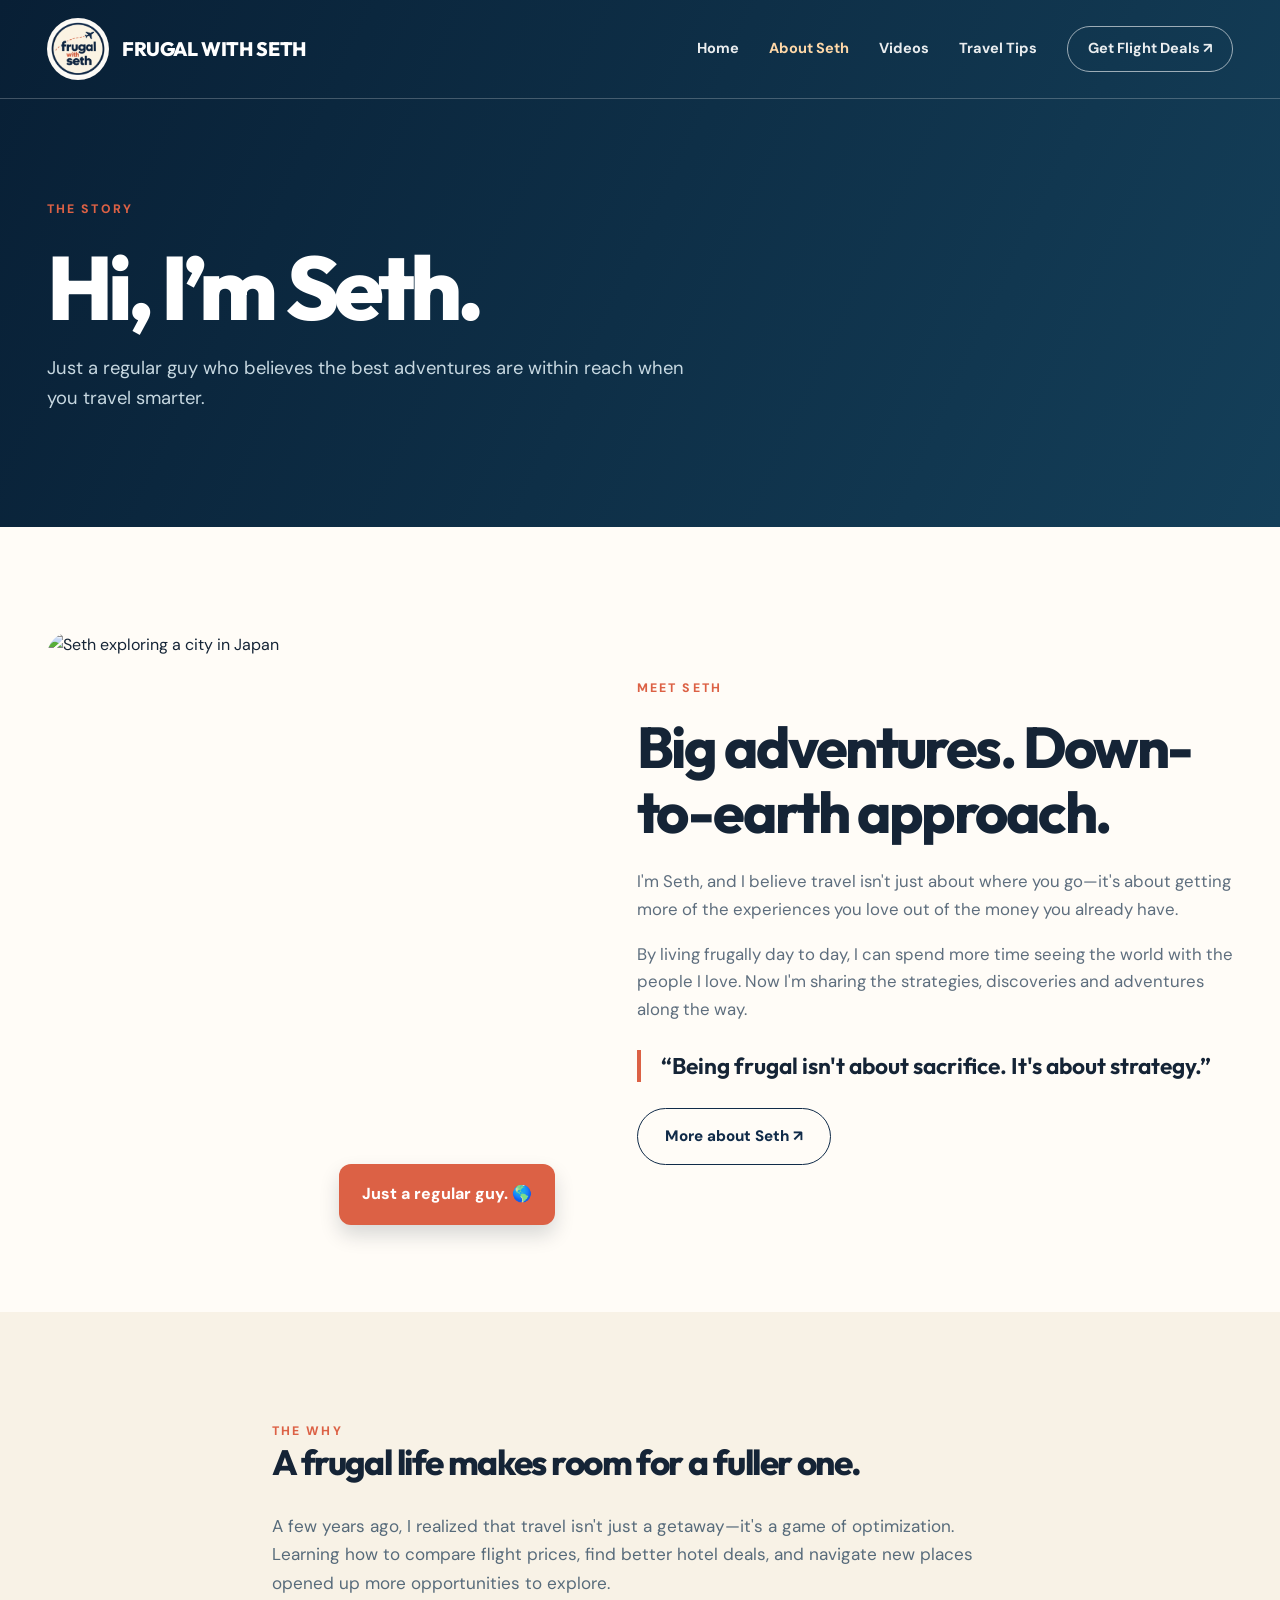
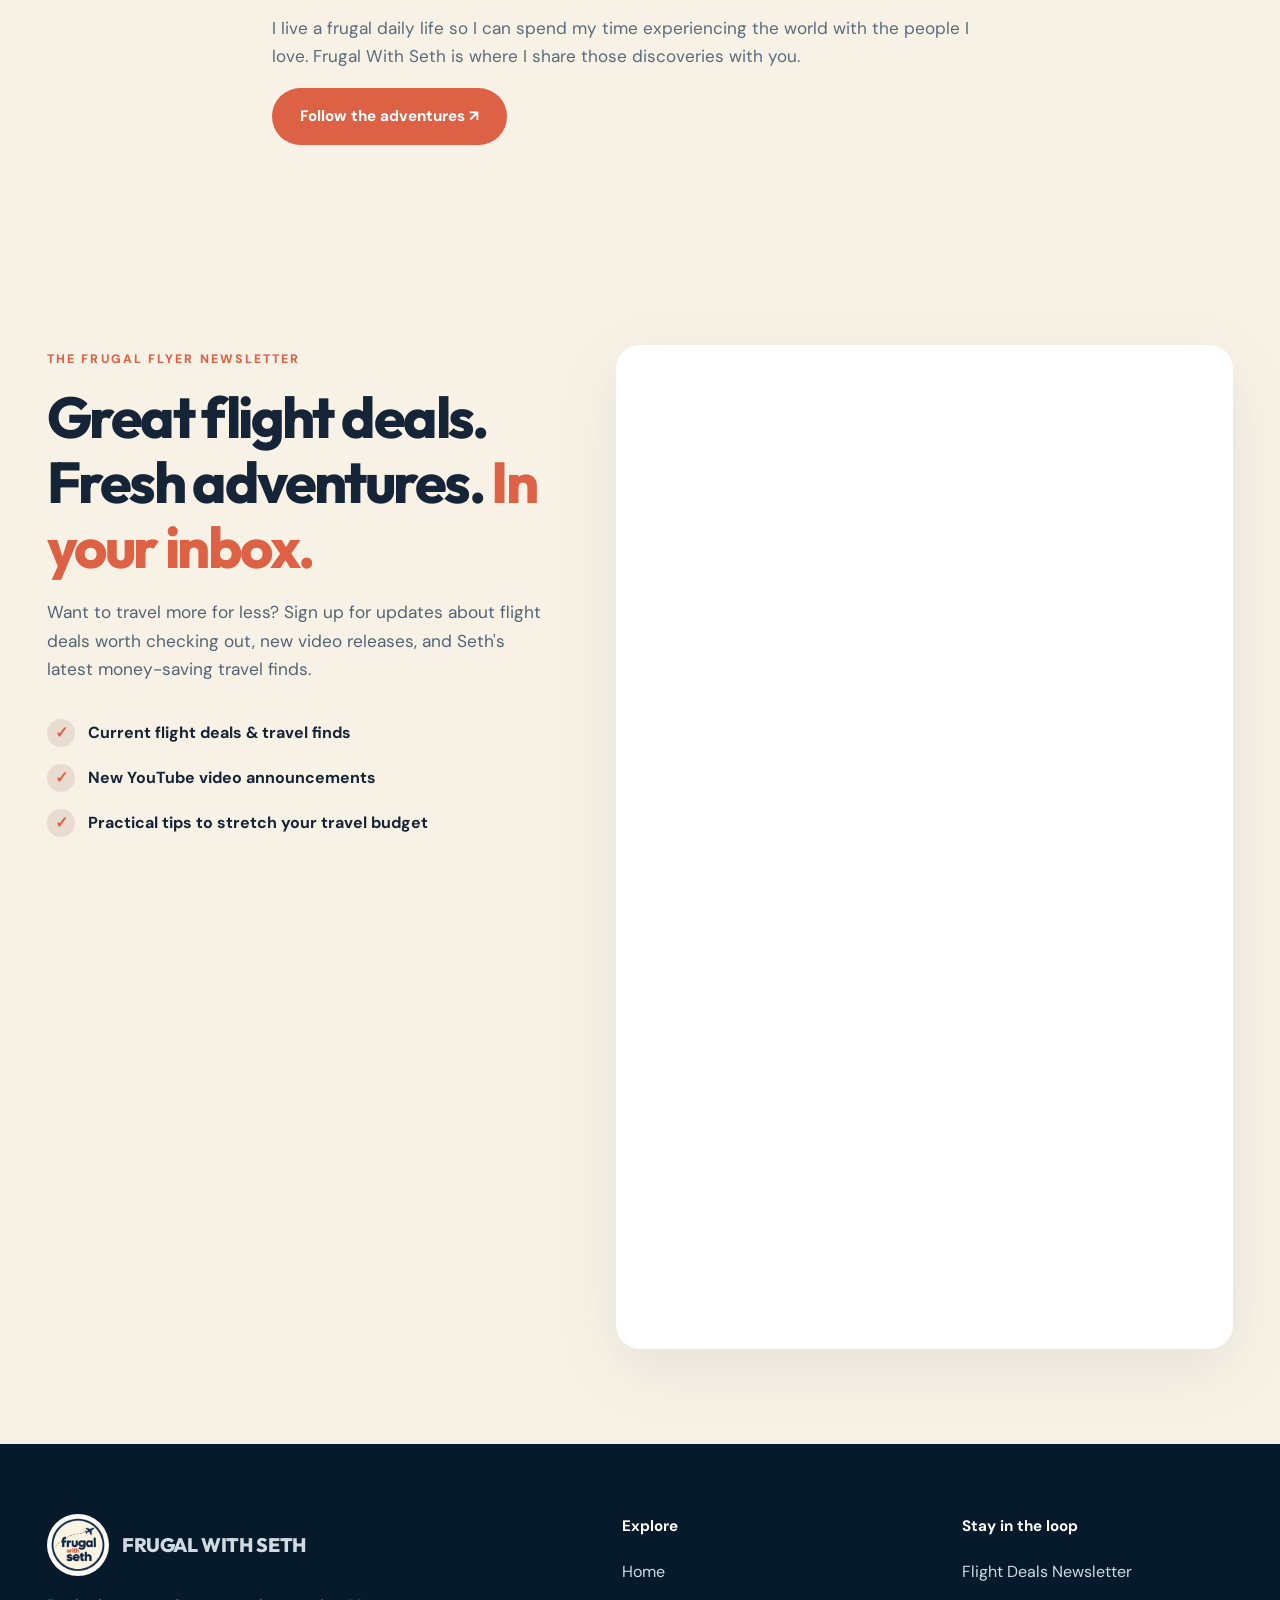
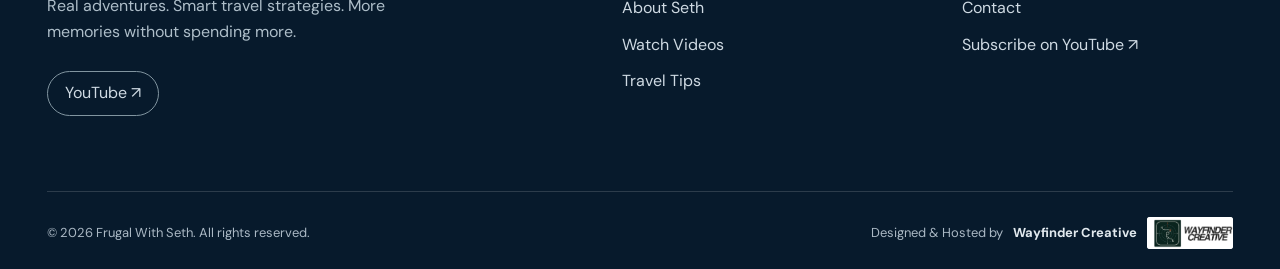
==== about.html @ 91eec097 "Add files via upload" ====
<!doctype html><html lang="en"><head><meta charset="utf-8"><meta name="viewport" content="width=device-width,initial-scale=1"><meta name="theme-color" content="#102b49"><meta name="description" content="Meet Seth, the creator behind Frugal With Seth, and learn why he shares practical ways to travel more and spend less."><meta property="og:title" content="About | Frugal With Seth"><meta property="og:description" content="Meet Seth, the creator behind Frugal With Seth, and learn why he shares practical ways to travel more and spend less."><meta property="og:type" content="website"><title>About | Frugal With Seth</title><link rel="icon" href="assets/frugal-with-seth-logo.png"><link rel="stylesheet" href="styles.css"></head><body><header class="header"><div class="container header-inner"><a class="brand" href="index.html" aria-label="Frugal With Seth homepage"><img src="assets/frugal-with-seth-logo.png" alt="Frugal With Seth logo"><span>FRUGAL WITH SETH</span></a><button class="menu-btn" aria-label="Toggle navigation" aria-expanded="false">☰</button><nav class="nav" aria-label="Main navigation"><a class="" href="index.html">Home</a><a class="active" href="about.html">About Seth</a><a class="" href="videos.html">Videos</a><a class="" href="resources.html">Travel Tips</a><a href="index.html#newsletter" class="nav-cta">Get Flight Deals ↗</a></nav></div></header><section class="subhero"><div class="container"><span class="eyebrow">THE STORY</span><h1>Hi, I’m Seth.</h1><p>Just a regular guy who believes the best adventures are within reach when you travel smarter.</p></div></section><section class="section"><div class="container about-layout"><div class="about-photo-wrap"><img class="about-photo" src="https://frugalwithseth.com/wp-content/uploads/2025/10/PXL_20250510_092909669-edited-scaled.jpg" alt="Seth exploring a city in Japan" loading="lazy"><div class="photo-tag">Just a regular guy. 🌎</div></div><div class="about-copy"><span class="eyebrow">Meet Seth</span><h2>Big adventures. Down-to-earth approach.</h2><p>I'm Seth, and I believe travel isn't just about where you go—it's about getting more of the experiences you love out of the money you already have.</p><p>By living frugally day to day, I can spend more time seeing the world with the people I love. Now I'm sharing the strategies, discoveries and adventures along the way.</p><div class="quote">“Being frugal isn't about sacrifice. It's about strategy.”</div><a class="btn btn-outline" href="about.html">More about Seth ↗</a></div></div></section><section class="section section-soft"><div class="container small-content"><span class="eyebrow">THE WHY</span><h2>A frugal life makes room for a fuller one.</h2><p>A few years ago, I realized that travel isn't just a getaway—it's a game of optimization. Learning how to compare flight prices, find better hotel deals, and navigate new places opened up more opportunities to explore.</p><p>I live a frugal daily life so I can spend my time experiencing the world with the people I love. Frugal With Seth is where I share those discoveries with you.</p><a href="https://www.youtube.com/@FrugalWithSeth/videos" target="_blank" rel="noopener noreferrer" class="btn btn-orange">Follow the adventures ↗</a></div></section><section id="newsletter" class="newsletter-section"><div class="container newsletter-layout"><div class="newsletter-copy"><span class="eyebrow">The Frugal Flyer Newsletter</span><h2>Great flight deals. Fresh adventures. <span style="color:var(--orange)">In your inbox.</span></h2><p>Want to travel more for less? Sign up for updates about flight deals worth checking out, new video releases, and Seth's latest money-saving travel finds.</p><div class="newsletter-points"><div><span class="tick">✓</span> Current flight deals &amp; travel finds</div><div><span class="tick">✓</span> New YouTube video announcements</div><div><span class="tick">✓</span> Practical tips to stretch your travel budget</div></div></div><div class="newsletter-form"><iframe src="https://api.leadconnectorhq.com/widget/form/gMBdgS7zAOevqR2bqvjG" id="inline-gMBdgS7zAOevqR2bqvjG" title="Sign up for the Frugal With Seth newsletter" loading="lazy" data-layout="{'id':'INLINE'}" data-trigger-type="alwaysShow" data-trigger-value="" data-activation-type="alwaysActivated" data-activation-value="" data-deactivation-type="neverDeactivate" data-deactivation-value="" data-form-name="Marketing Form - Claim Offer" data-height="926" data-layout-iframe-id="inline-gMBdgS7zAOevqR2bqvjG" data-form-id="gMBdgS7zAOevqR2bqvjG" data-cookie-consent="true" data-cookie-consent-provider="auto"></iframe></div></div></section><script src="https://link.msgsndr.com/js/form_embed.js" defer></script><footer class="footer"><div class="container"><div class="footer-grid"><div><a class="brand" href="index.html"><img src="assets/frugal-with-seth-logo.png" alt="Frugal With Seth logo"><span>FRUGAL WITH SETH</span></a><p>Real adventures. Smart travel strategies. More memories without spending more.</p><div class="socials"><a href="https://www.youtube.com/@FrugalWithSeth/videos" target="_blank" rel="noopener noreferrer">YouTube ↗</a></div></div><div><h4>Explore</h4><a href="index.html">Home</a><a href="about.html">About Seth</a><a href="videos.html">Watch Videos</a><a href="resources.html">Travel Tips</a></div><div><h4>Stay in the loop</h4><a href="index.html#newsletter">Flight Deals Newsletter</a><a href="contact.html">Contact</a><a href="https://www.youtube.com/@FrugalWithSeth/videos" target="_blank" rel="noopener noreferrer">Subscribe on YouTube ↗</a></div></div><div class="footer-bottom"><span>© <span data-year></span> Frugal With Seth. All rights reserved.</span><div class="footer-credit">Designed &amp; Hosted by <a href="https://wayfindercreative.net/" target="_blank" rel="noopener noreferrer">Wayfinder Creative</a> <a href="https://wayfindercreative.net/" target="_blank" rel="noopener noreferrer" aria-label="Wayfinder Creative website"><img src="assets/wayfinder-creative.png" alt="Wayfinder Creative logo"></a></div></div></div></footer><script src="script.js"></script></body></html>
---- styles.css ----
@import url('https://fonts.googleapis.com/css2?family=DM+Sans:wght@400;500;600;700&family=Outfit:wght@400;500;600;700;800&display=swap');
:root{--navy:#102b49;--navy2:#071a2c;--cream:#f8f2e6;--orange:#dc6145;--ink:#152436;--muted:#697786;--white:#fff;--radius:22px}*{box-sizing:border-box}html{scroll-behavior:smooth}body{margin:0;background:#fffcf7;color:var(--ink);font:16px/1.65 'DM Sans',Arial,sans-serif}h1,h2,h3,h4,p{margin-top:0}h1,h2,h3,.brand{font-family:Outfit,sans-serif;line-height:1.13}h1{font-size:clamp(3.2rem,7.1vw,7.4rem);letter-spacing:-.055em;font-weight:800}h2{font-size:clamp(2.3rem,4.5vw,4.5rem);letter-spacing:-.045em;font-weight:750}h3{font-size:1.5rem;letter-spacing:-.025em}a{color:inherit;text-decoration:none}img{max-width:100%;display:block}button{font:inherit;cursor:pointer}.container{max-width:1250px;margin:auto;padding-inline:32px}.eyebrow{text-transform:uppercase;font-size:.77rem;letter-spacing:.17em;font-weight:800;color:var(--orange)}.muted{color:var(--muted)}.header{position:absolute;top:0;left:0;right:0;z-index:10;border-bottom:1px solid rgba(255,255,255,.23)}.header-inner{display:flex;align-items:center;justify-content:space-between;gap:28px;height:98px}.brand{display:flex;align-items:center;gap:13px;color:white;font-weight:800;font-size:1.22rem;letter-spacing:-.02em;white-space:nowrap}.brand img{width:62px;height:62px;object-fit:cover;border-radius:50%;border:2px solid rgba(255,255,255,.6);background:var(--cream)}.nav{display:flex;align-items:center;gap:30px}.nav a{font-weight:700;font-size:.91rem;color:#fff;opacity:.91}.nav a:hover,.nav a.active{opacity:1;color:#ffd8a8}.nav .nav-cta{border:1px solid rgba(255,255,255,.65);border-radius:100px;padding:10px 20px}.menu-btn{display:none;border:1px solid #ffffff90;color:white;background:transparent;border-radius:10px;padding:8px 12px;font-size:1.3rem}.hero{min-height:790px;display:flex;align-items:center;position:relative;color:#fff;background:linear-gradient(90deg,rgba(4,23,38,.83),rgba(4,23,38,.48) 60%,rgba(4,23,38,.2)),linear-gradient(0deg,rgba(3,16,28,.55),transparent 50%),url('https://images.unsplash.com/photo-1476610182048-b716b8518aae?auto=format&fit=crop&w=2200&q=88') center/cover no-repeat #23465a}.hero-content{position:relative;z-index:1;padding-top:120px;padding-bottom:95px}.hero .eyebrow{color:#ffba88}.hero h1{max-width:860px;margin:20px 0 22px}.hero h1 em{font-style:normal;color:#ffd0ae}.hero p{font-size:1.22rem;max-width:590px;color:#e5e9eb}.actions{display:flex;gap:14px;flex-wrap:wrap;margin-top:32px}.btn{display:inline-flex;align-items:center;justify-content:center;gap:12px;border-radius:100px;padding:15px 27px;font-size:.95rem;font-weight:800;transition:.2s ease;border:1px solid transparent}.btn:hover{transform:translateY(-2px)}.btn-orange{background:var(--orange);color:white}.btn-orange:hover{background:#c94c30}.btn-white{background:#fff;color:var(--navy)}.btn-ghost{background:#ffffff13;color:#fff;border-color:#ffffff78}.btn-outline{border-color:var(--navy);color:var(--navy)}.hero-foot{position:absolute;bottom:30px;left:0;right:0;color:#f4f1edaa;font-size:.76rem;letter-spacing:.14em;text-transform:uppercase}.section{padding:105px 0}.section-soft{background:var(--cream)}.section-dark{background:var(--navy2);color:white}.section-intro{display:flex;justify-content:space-between;align-items:end;gap:30px;margin-bottom:38px}.section-intro h2{max-width:750px;margin:10px 0 0}.section-intro p{max-width:330px;color:var(--muted);margin:0}.video-layout{display:grid;grid-template-columns:1.35fr .65fr;gap:48px;align-items:center}.video-frame{aspect-ratio:16/9;border-radius:20px;overflow:hidden;background:var(--navy);box-shadow:0 24px 48px #00182a22}.video-frame iframe{width:100%;height:100%;border:0}.video-info h2{font-size:clamp(2.2rem,4vw,3.9rem);margin:17px 0}.video-info p{color:#586b79}.pills{display:flex;flex-wrap:wrap;gap:10px;margin-top:20px}.pill{padding:6px 13px;border-radius:50px;background:#ebeff0;color:var(--navy);font-size:.83rem;font-weight:700}.card-grid{display:grid;grid-template-columns:repeat(3,1fr);gap:22px}.feature-card{border-radius:20px;overflow:hidden;background:white;box-shadow:0 10px 30px #082b4310;transition:.2s}.feature-card:hover{transform:translateY(-5px)}.card-image{height:225px;width:100%;object-fit:cover;background:#d9d9d9}.card-content{padding:26px}.card-content h3{margin:5px 0 12px}.card-content p{color:var(--muted);font-size:.93rem}.card-link{display:inline-flex;align-items:center;gap:8px;color:var(--orange);font-weight:800;font-size:.9rem}.about-layout{display:grid;grid-template-columns:.9fr 1.1fr;gap:8vw;align-items:center}.about-photo-wrap{position:relative}.about-photo{width:100%;height:575px;object-fit:cover;object-position:center 30%;border-radius:24px}.photo-tag{position:absolute;bottom:-18px;right:-20px;background:var(--orange);color:white;padding:17px 23px;border-radius:12px;font-weight:800;box-shadow:0 10px 20px #071a2c28}.about-copy h2{margin:14px 0 24px}.about-copy p{color:#5e6e7e;font-size:1.05rem}.quote{font-family:Outfit,sans-serif;font-size:1.42rem;font-weight:650;line-height:1.4;border-left:4px solid var(--orange);padding-left:20px;margin:26px 0}.cta-banner{display:grid;grid-template-columns:1fr auto;gap:30px;align-items:center;background:var(--navy);color:white;border-radius:24px;padding:52px 58px}.cta-banner h2{font-size:clamp(2rem,4vw,3.6rem);margin:8px 0 10px}.cta-banner p{color:#cbd8e4;margin:0}.newsletter-section{background:var(--cream);padding:95px 0}.newsletter-layout{display:grid;grid-template-columns:.9fr 1.1fr;gap:65px;align-items:start}.newsletter-copy{position:sticky;top:35px}.newsletter-copy h2{margin:13px 0 19px}.newsletter-copy p{font-size:1.08rem;color:#526474}.newsletter-points{margin-top:35px;display:grid;gap:17px}.newsletter-points div{display:flex;gap:13px;align-items:center;font-weight:700}.tick{display:grid;place-items:center;min-width:28px;height:28px;background:#e8dcd0;color:var(--orange);border-radius:50%}.newsletter-form{background:white;border-radius:24px;padding:22px;box-shadow:0 20px 70px #102b4914}.newsletter-form iframe{display:block;width:100%;height:960px;border:0;border-radius:4px}.footer{background:#071a2c;color:#d7e2e8;padding:70px 0 20px}.footer-grid{display:grid;grid-template-columns:1.4fr .75fr .75fr;gap:70px;padding-bottom:65px}.footer h4{font-size:.95rem;color:#fff;margin-bottom:20px}.footer a{display:block;margin:10px 0;color:#cfdae3}.footer a:hover{color:#ffa88e}.footer .brand{display:flex;margin:0 0 17px}.footer p{max-width:370px;color:#aebec9}.footer-bottom{border-top:1px solid #ffffff26;padding-top:25px;display:flex;justify-content:space-between;align-items:center;gap:20px;font-size:.81rem;color:#aab8c4}.footer-credit{display:flex;align-items:center;gap:10px}.footer-credit img{height:32px;width:auto;border-radius:3px;background:white;max-width:105px;object-fit:contain}.footer-credit a{color:#e1e9ee;font-weight:700;margin:0}.subhero{background:linear-gradient(115deg,#081f35,#143f59);color:white;padding:195px 0 95px}.subhero h1{font-size:clamp(3.3rem,7vw,6rem);max-width:820px;margin:15px 0}.subhero p{max-width:670px;font-size:1.15rem;color:#c7d8e1}.small-content{max-width:800px;margin:auto}.small-content h2{font-size:2.2rem}.small-content p{font-size:1.07rem;color:#576b7b}.resource-list{display:grid;grid-template-columns:repeat(2,1fr);gap:22px}.resource{background:white;border:1px solid #e5e4df;border-radius:18px;padding:34px}.resource h3{margin-bottom:8px}.resource p{color:var(--muted)}.contact-box{text-align:center;background:var(--cream);border-radius:24px;padding:70px 30px}.contact-box p{max-width:600px;margin:0 auto 30px;color:var(--muted)}.media-thumb{position:relative;overflow:hidden;display:block;border-radius:20px}.media-thumb img{width:100%;aspect-ratio:16/9;object-fit:cover}.play{position:absolute;top:50%;left:50%;transform:translate(-50%,-50%);background:var(--orange);color:white;border-radius:50%;width:76px;height:76px;display:grid;place-items:center;font-size:26px;padding-left:4px}.video-landing{max-width:900px;margin:auto}.video-landing h2{margin-top:20px}.divider{height:1px;background:#e5e8e8;margin:50px 0}.socials{display:flex;gap:12px;flex-wrap:wrap}.socials a{border-radius:50px;border:1px solid #8195a0;padding:8px 17px}.socials a:hover{background:#ffffff18}.nav-open{display:flex!important}@media(max-width:1000px){.nav{gap:16px}.section{padding:80px 0}.video-layout,.newsletter-layout{grid-template-columns:1fr;gap:36px}.newsletter-copy{position:static}.about-layout{gap:40px}.card-image{height:175px}}@media(max-width:700px){.container{padding-inline:22px}.header-inner{height:80px}.brand{font-size:1rem}.brand img{width:47px;height:47px}.menu-btn{display:block}.nav{display:none;position:absolute;top:80px;left:0;right:0;background:#081f35;flex-direction:column;align-items:stretch;padding:18px 25px 28px;gap:4px;box-shadow:0 17px 25px #0004}.nav a{padding:11px 5px}.nav .nav-cta{align-self:start;padding:9px 16px;margin-top:8px}.hero{min-height:750px;background-position:60% center}.hero-content{padding-top:130px;padding-bottom:80px}.hero h1{font-size:clamp(3rem,13vw,5rem)}.hero p{font-size:1.05rem}.hero-foot{font-size:.62rem}.section{padding:65px 0}.section-intro{display:block}.section-intro p{margin-top:15px}.card-grid,.about-layout,.resource-list,.footer-grid{grid-template-columns:1fr}.about-photo{height:440px}.photo-tag{right:8px}.cta-banner{display:block;padding:33px 25px}.cta-banner .btn{margin-top:26px}.newsletter-section{padding:70px 0}.newsletter-form{padding:8px}.newsletter-form iframe{height:1000px}.footer-grid{gap:26px}.footer-bottom{flex-direction:column;align-items:start}.subhero{padding:145px 0 68px}.footer{padding-top:55px}.video-info h2{font-size:2.5rem}}
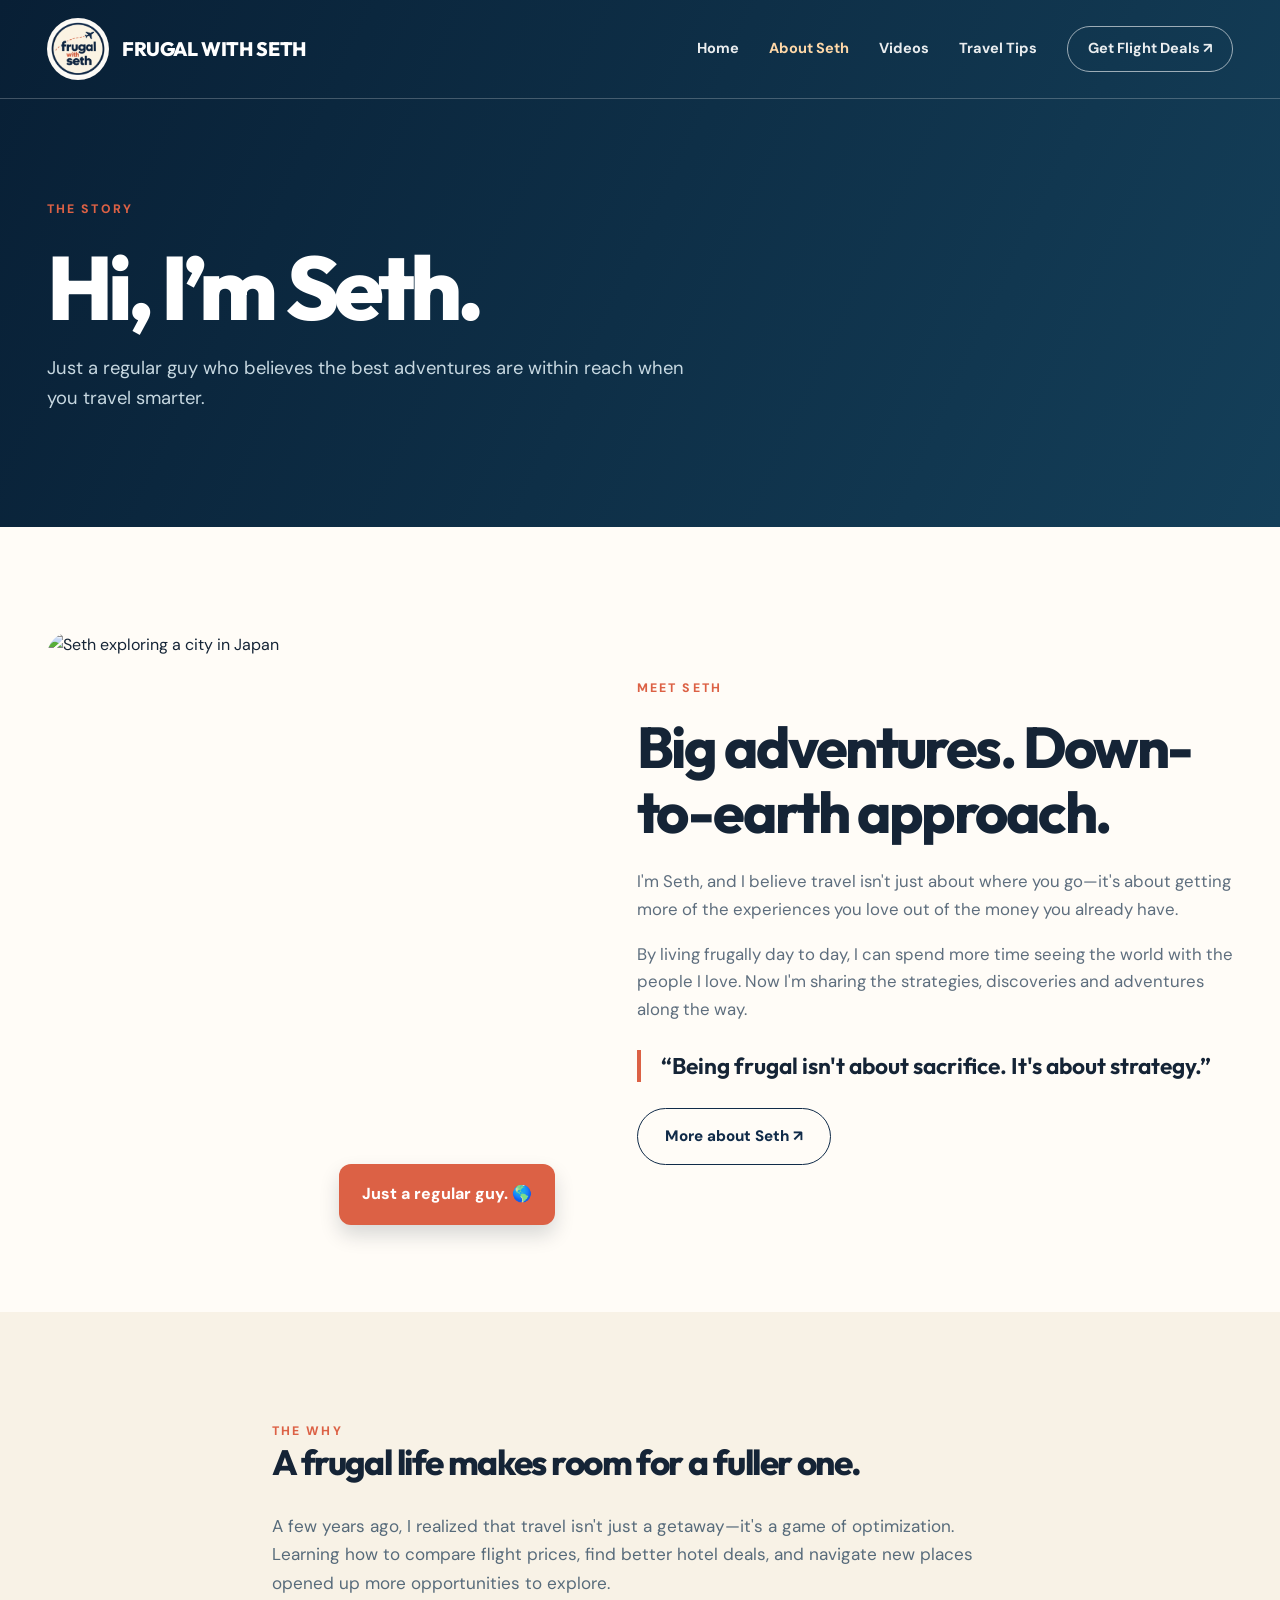
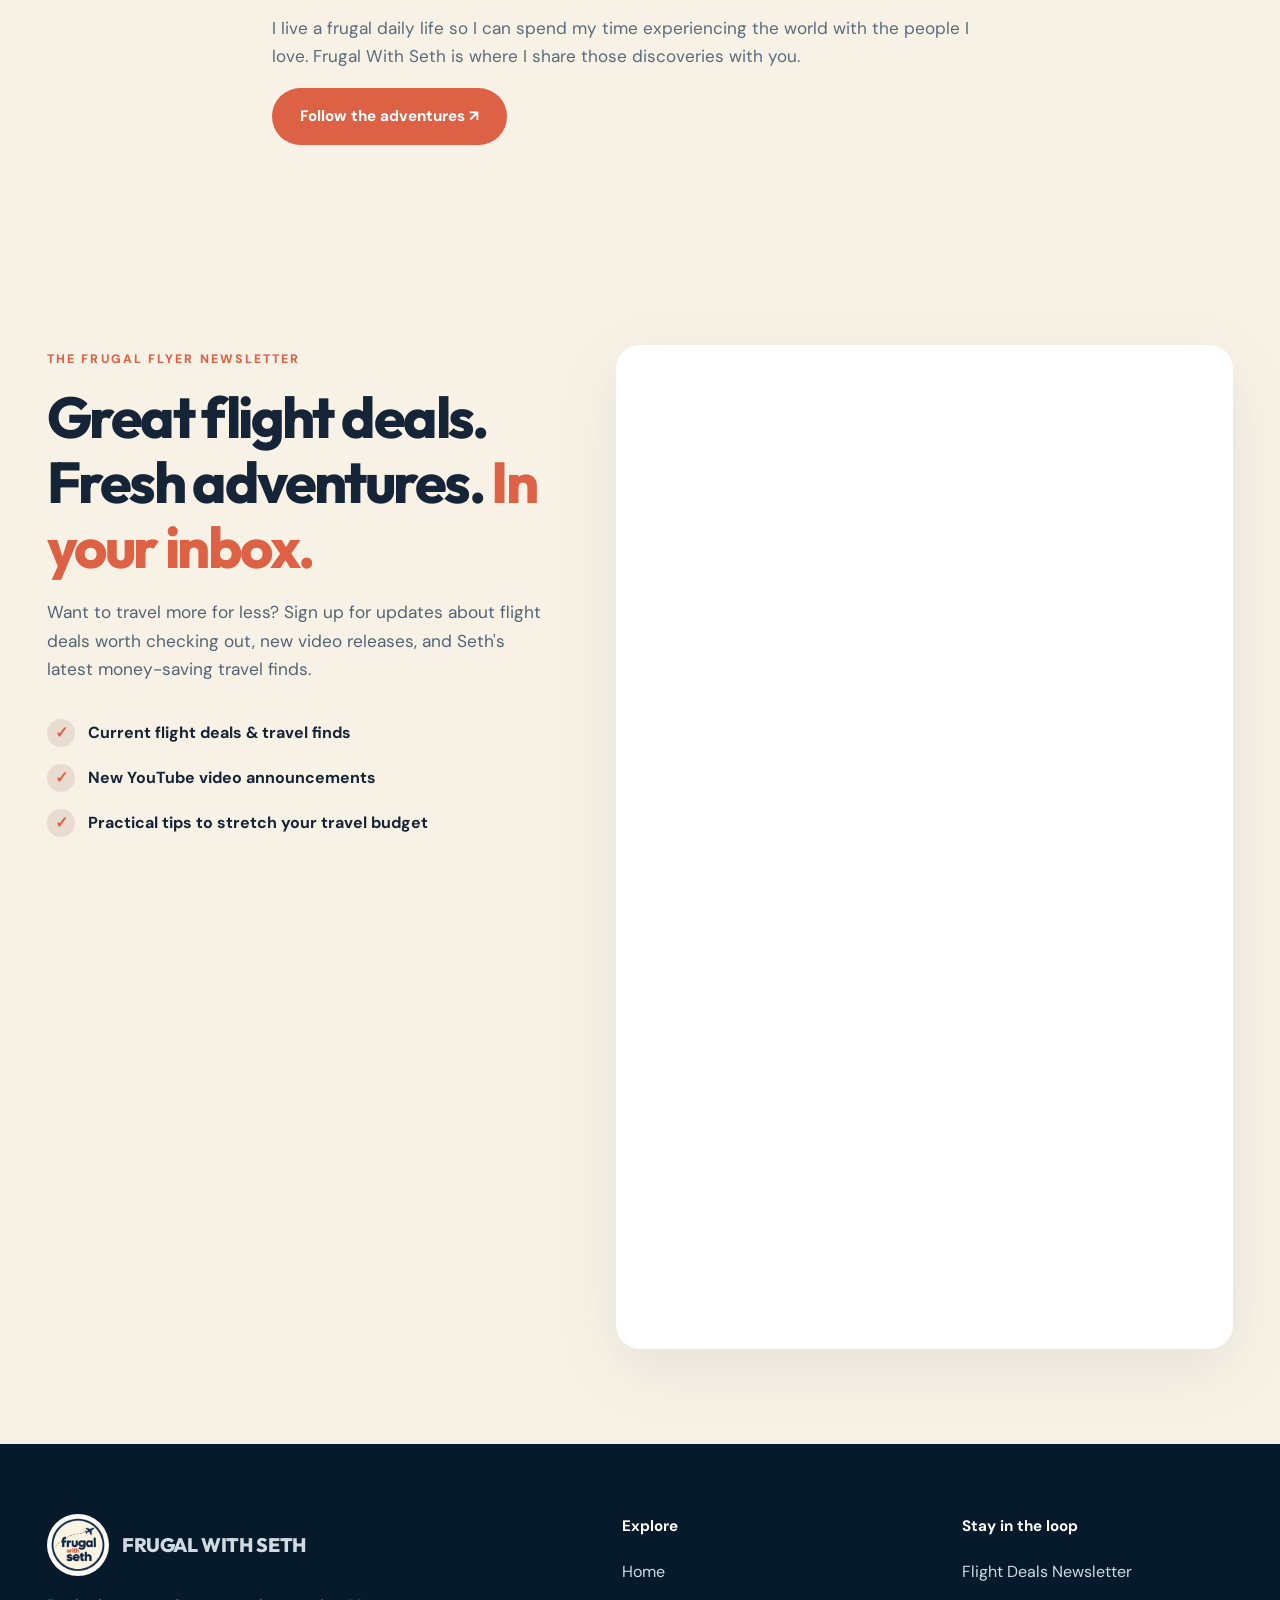
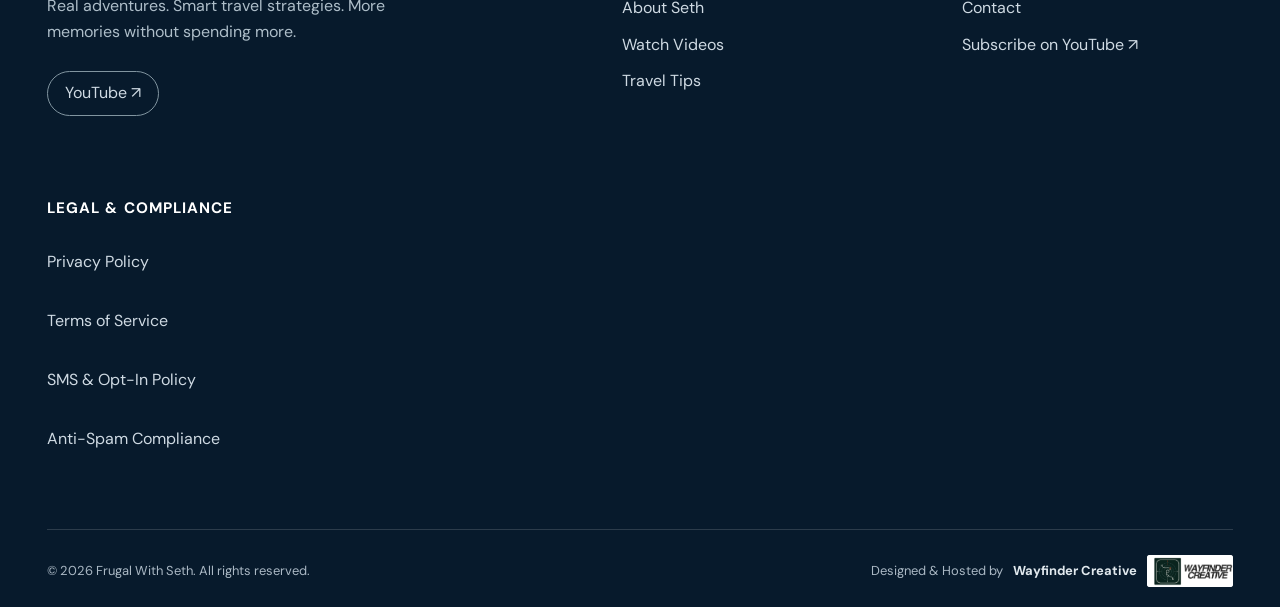
==== commit acf526bc: "Add files via upload" ====
--- a/about.html
+++ b/about.html
@@ -1 +1 @@
-<!doctype html><html lang="en"><head><meta charset="utf-8"><meta name="viewport" content="width=device-width,initial-scale=1"><meta name="theme-color" content="#102b49"><meta name="description" content="Meet Seth, the creator behind Frugal With Seth, and learn why he shares practical ways to travel more and spend less."><meta property="og:title" content="About | Frugal With Seth"><meta property="og:description" content="Meet Seth, the creator behind Frugal With Seth, and learn why he shares practical ways to travel more and spend less."><meta property="og:type" content="website"><title>About | Frugal With Seth</title><link rel="icon" href="assets/frugal-with-seth-logo.png"><link rel="stylesheet" href="styles.css"></head><body><header class="header"><div class="container header-inner"><a class="brand" href="index.html" aria-label="Frugal With Seth homepage"><img src="assets/frugal-with-seth-logo.png" alt="Frugal With Seth logo"><span>FRUGAL WITH SETH</span></a><button class="menu-btn" aria-label="Toggle navigation" aria-expanded="false">☰</button><nav class="nav" aria-label="Main navigation"><a class="" href="index.html">Home</a><a class="active" href="about.html">About Seth</a><a class="" href="videos.html">Videos</a><a class="" href="resources.html">Travel Tips</a><a href="index.html#newsletter" class="nav-cta">Get Flight Deals ↗</a></nav></div></header><section class="subhero"><div class="container"><span class="eyebrow">THE STORY</span><h1>Hi, I’m Seth.</h1><p>Just a regular guy who believes the best adventures are within reach when you travel smarter.</p></div></section><section class="section"><div class="container about-layout"><div class="about-photo-wrap"><img class="about-photo" src="https://frugalwithseth.com/wp-content/uploads/2025/10/PXL_20250510_092909669-edited-scaled.jpg" alt="Seth exploring a city in Japan" loading="lazy"><div class="photo-tag">Just a regular guy. 🌎</div></div><div class="about-copy"><span class="eyebrow">Meet Seth</span><h2>Big adventures. Down-to-earth approach.</h2><p>I'm Seth, and I believe travel isn't just about where you go—it's about getting more of the experiences you love out of the money you already have.</p><p>By living frugally day to day, I can spend more time seeing the world with the people I love. Now I'm sharing the strategies, discoveries and adventures along the way.</p><div class="quote">“Being frugal isn't about sacrifice. It's about strategy.”</div><a class="btn btn-outline" href="about.html">More about Seth ↗</a></div></div></section><section class="section section-soft"><div class="container small-content"><span class="eyebrow">THE WHY</span><h2>A frugal life makes room for a fuller one.</h2><p>A few years ago, I realized that travel isn't just a getaway—it's a game of optimization. Learning how to compare flight prices, find better hotel deals, and navigate new places opened up more opportunities to explore.</p><p>I live a frugal daily life so I can spend my time experiencing the world with the people I love. Frugal With Seth is where I share those discoveries with you.</p><a href="https://www.youtube.com/@FrugalWithSeth/videos" target="_blank" rel="noopener noreferrer" class="btn btn-orange">Follow the adventures ↗</a></div></section><section id="newsletter" class="newsletter-section"><div class="container newsletter-layout"><div class="newsletter-copy"><span class="eyebrow">The Frugal Flyer Newsletter</span><h2>Great flight deals. Fresh adventures. <span style="color:var(--orange)">In your inbox.</span></h2><p>Want to travel more for less? Sign up for updates about flight deals worth checking out, new video releases, and Seth's latest money-saving travel finds.</p><div class="newsletter-points"><div><span class="tick">✓</span> Current flight deals &amp; travel finds</div><div><span class="tick">✓</span> New YouTube video announcements</div><div><span class="tick">✓</span> Practical tips to stretch your travel budget</div></div></div><div class="newsletter-form"><iframe src="https://api.leadconnectorhq.com/widget/form/gMBdgS7zAOevqR2bqvjG" id="inline-gMBdgS7zAOevqR2bqvjG" title="Sign up for the Frugal With Seth newsletter" loading="lazy" data-layout="{'id':'INLINE'}" data-trigger-type="alwaysShow" data-trigger-value="" data-activation-type="alwaysActivated" data-activation-value="" data-deactivation-type="neverDeactivate" data-deactivation-value="" data-form-name="Marketing Form - Claim Offer" data-height="926" data-layout-iframe-id="inline-gMBdgS7zAOevqR2bqvjG" data-form-id="gMBdgS7zAOevqR2bqvjG" data-cookie-consent="true" data-cookie-consent-provider="auto"></iframe></div></div></section><script src="https://link.msgsndr.com/js/form_embed.js" defer></script><footer class="footer"><div class="container"><div class="footer-grid"><div><a class="brand" href="index.html"><img src="assets/frugal-with-seth-logo.png" alt="Frugal With Seth logo"><span>FRUGAL WITH SETH</span></a><p>Real adventures. Smart travel strategies. More memories without spending more.</p><div class="socials"><a href="https://www.youtube.com/@FrugalWithSeth/videos" target="_blank" rel="noopener noreferrer">YouTube ↗</a></div></div><div><h4>Explore</h4><a href="index.html">Home</a><a href="about.html">About Seth</a><a href="videos.html">Watch Videos</a><a href="resources.html">Travel Tips</a></div><div><h4>Stay in the loop</h4><a href="index.html#newsletter">Flight Deals Newsletter</a><a href="contact.html">Contact</a><a href="https://www.youtube.com/@FrugalWithSeth/videos" target="_blank" rel="noopener noreferrer">Subscribe on YouTube ↗</a></div></div><div class="footer-bottom"><span>© <span data-year></span> Frugal With Seth. All rights reserved.</span><div class="footer-credit">Designed &amp; Hosted by <a href="https://wayfindercreative.net/" target="_blank" rel="noopener noreferrer">Wayfinder Creative</a> <a href="https://wayfindercreative.net/" target="_blank" rel="noopener noreferrer" aria-label="Wayfinder Creative website"><img src="assets/wayfinder-creative.png" alt="Wayfinder Creative logo"></a></div></div></div></footer><script src="script.js"></script></body></html>+<!doctype html><html lang="en"><head><meta charset="utf-8"><meta name="viewport" content="width=device-width,initial-scale=1"><meta name="theme-color" content="#102b49"><meta name="description" content="Meet Seth, the creator behind Frugal With Seth, and learn why he shares practical ways to travel more and spend less."><meta property="og:title" content="About | Frugal With Seth"><meta property="og:description" content="Meet Seth, the creator behind Frugal With Seth, and learn why he shares practical ways to travel more and spend less."><meta property="og:type" content="website"><title>About | Frugal With Seth</title><link rel="icon" href="assets/frugal-with-seth-logo.png"><link rel="stylesheet" href="styles.css"></head><body><header class="header"><div class="container header-inner"><a class="brand" href="index.html" aria-label="Frugal With Seth homepage"><img src="assets/frugal-with-seth-logo.png" alt="Frugal With Seth logo"><span>FRUGAL WITH SETH</span></a><button class="menu-btn" aria-label="Toggle navigation" aria-expanded="false">☰</button><nav class="nav" aria-label="Main navigation"><a class="" href="index.html">Home</a><a class="active" href="about.html">About Seth</a><a class="" href="videos.html">Videos</a><a class="" href="resources.html">Travel Tips</a><a href="index.html#newsletter" class="nav-cta">Get Flight Deals ↗</a></nav></div></header><section class="subhero"><div class="container"><span class="eyebrow">THE STORY</span><h1>Hi, I’m Seth.</h1><p>Just a regular guy who believes the best adventures are within reach when you travel smarter.</p></div></section><section class="section"><div class="container about-layout"><div class="about-photo-wrap"><img class="about-photo" src="https://frugalwithseth.com/wp-content/uploads/2025/10/PXL_20250510_092909669-edited-scaled.jpg" alt="Seth exploring a city in Japan" loading="lazy"><div class="photo-tag">Just a regular guy. 🌎</div></div><div class="about-copy"><span class="eyebrow">Meet Seth</span><h2>Big adventures. Down-to-earth approach.</h2><p>I'm Seth, and I believe travel isn't just about where you go—it's about getting more of the experiences you love out of the money you already have.</p><p>By living frugally day to day, I can spend more time seeing the world with the people I love. Now I'm sharing the strategies, discoveries and adventures along the way.</p><div class="quote">“Being frugal isn't about sacrifice. It's about strategy.”</div><a class="btn btn-outline" href="about.html">More about Seth ↗</a></div></div></section><section class="section section-soft"><div class="container small-content"><span class="eyebrow">THE WHY</span><h2>A frugal life makes room for a fuller one.</h2><p>A few years ago, I realized that travel isn't just a getaway—it's a game of optimization. Learning how to compare flight prices, find better hotel deals, and navigate new places opened up more opportunities to explore.</p><p>I live a frugal daily life so I can spend my time experiencing the world with the people I love. Frugal With Seth is where I share those discoveries with you.</p><a href="https://www.youtube.com/@FrugalWithSeth/videos" target="_blank" rel="noopener noreferrer" class="btn btn-orange">Follow the adventures ↗</a></div></section><section id="newsletter" class="newsletter-section"><div class="container newsletter-layout"><div class="newsletter-copy"><span class="eyebrow">The Frugal Flyer Newsletter</span><h2>Great flight deals. Fresh adventures. <span style="color:var(--orange)">In your inbox.</span></h2><p>Want to travel more for less? Sign up for updates about flight deals worth checking out, new video releases, and Seth's latest money-saving travel finds.</p><div class="newsletter-points"><div><span class="tick">✓</span> Current flight deals &amp; travel finds</div><div><span class="tick">✓</span> New YouTube video announcements</div><div><span class="tick">✓</span> Practical tips to stretch your travel budget</div></div></div><div class="newsletter-form"><iframe src="https://api.leadconnectorhq.com/widget/form/gMBdgS7zAOevqR2bqvjG" id="inline-gMBdgS7zAOevqR2bqvjG" title="Sign up for the Frugal With Seth newsletter" loading="lazy" data-layout="{'id':'INLINE'}" data-trigger-type="alwaysShow" data-trigger-value="" data-activation-type="alwaysActivated" data-activation-value="" data-deactivation-type="neverDeactivate" data-deactivation-value="" data-form-name="Marketing Form - Claim Offer" data-height="926" data-layout-iframe-id="inline-gMBdgS7zAOevqR2bqvjG" data-form-id="gMBdgS7zAOevqR2bqvjG" data-cookie-consent="true" data-cookie-consent-provider="auto"></iframe></div></div></section><script src="https://link.msgsndr.com/js/form_embed.js" defer></script><footer class="footer"><div class="container"><div class="footer-grid"><div><a class="brand" href="index.html"><img src="assets/frugal-with-seth-logo.png" alt="Frugal With Seth logo"><span>FRUGAL WITH SETH</span></a><p>Real adventures. Smart travel strategies. More memories without spending more.</p><div class="socials"><a href="https://www.youtube.com/@FrugalWithSeth/videos" target="_blank" rel="noopener noreferrer">YouTube ↗</a></div></div><div><h4>Explore</h4><a href="index.html">Home</a><a href="about.html">About Seth</a><a href="videos.html">Watch Videos</a><a href="resources.html">Travel Tips</a></div><div><h4>Stay in the loop</h4><a href="index.html#newsletter">Flight Deals Newsletter</a><a href="contact.html">Contact</a><a href="https://www.youtube.com/@FrugalWithSeth/videos" target="_blank" rel="noopener noreferrer">Subscribe on YouTube ↗</a></div><div class="legal-footer"><h4>LEGAL &amp; COMPLIANCE</h4><a href="/privacy-policy">Privacy Policy</a><a href="/terms-of-service">Terms of Service</a><a href="/sms-opt-in-policy">SMS &amp; Opt-In Policy</a><a href="/anti-spam-policy">Anti-Spam Compliance</a></div></div><div class="footer-bottom"><span>© <span data-year></span> Frugal With Seth. All rights reserved.</span><div class="footer-credit">Designed &amp; Hosted by <a href="https://wayfindercreative.net/" target="_blank" rel="noopener noreferrer">Wayfinder Creative</a> <a href="https://wayfindercreative.net/" target="_blank" rel="noopener noreferrer" aria-label="Wayfinder Creative website"><img src="assets/wayfinder-creative.png" alt="Wayfinder Creative logo"></a></div></div></div></footer><script src="script.js"></script></body></html>
--- a/styles.css
+++ b/styles.css
@@ -1,2 +1,5 @@
 @import url('https://fonts.googleapis.com/css2?family=DM+Sans:wght@400;500;600;700&family=Outfit:wght@400;500;600;700;800&display=swap');
 :root{--navy:#102b49;--navy2:#071a2c;--cream:#f8f2e6;--orange:#dc6145;--ink:#152436;--muted:#697786;--white:#fff;--radius:22px}*{box-sizing:border-box}html{scroll-behavior:smooth}body{margin:0;background:#fffcf7;color:var(--ink);font:16px/1.65 'DM Sans',Arial,sans-serif}h1,h2,h3,h4,p{margin-top:0}h1,h2,h3,.brand{font-family:Outfit,sans-serif;line-height:1.13}h1{font-size:clamp(3.2rem,7.1vw,7.4rem);letter-spacing:-.055em;font-weight:800}h2{font-size:clamp(2.3rem,4.5vw,4.5rem);letter-spacing:-.045em;font-weight:750}h3{font-size:1.5rem;letter-spacing:-.025em}a{color:inherit;text-decoration:none}img{max-width:100%;display:block}button{font:inherit;cursor:pointer}.container{max-width:1250px;margin:auto;padding-inline:32px}.eyebrow{text-transform:uppercase;font-size:.77rem;letter-spacing:.17em;font-weight:800;color:var(--orange)}.muted{color:var(--muted)}.header{position:absolute;top:0;left:0;right:0;z-index:10;border-bottom:1px solid rgba(255,255,255,.23)}.header-inner{display:flex;align-items:center;justify-content:space-between;gap:28px;height:98px}.brand{display:flex;align-items:center;gap:13px;color:white;font-weight:800;font-size:1.22rem;letter-spacing:-.02em;white-space:nowrap}.brand img{width:62px;height:62px;object-fit:cover;border-radius:50%;border:2px solid rgba(255,255,255,.6);background:var(--cream)}.nav{display:flex;align-items:center;gap:30px}.nav a{font-weight:700;font-size:.91rem;color:#fff;opacity:.91}.nav a:hover,.nav a.active{opacity:1;color:#ffd8a8}.nav .nav-cta{border:1px solid rgba(255,255,255,.65);border-radius:100px;padding:10px 20px}.menu-btn{display:none;border:1px solid #ffffff90;color:white;background:transparent;border-radius:10px;padding:8px 12px;font-size:1.3rem}.hero{min-height:790px;display:flex;align-items:center;position:relative;color:#fff;background:linear-gradient(90deg,rgba(4,23,38,.83),rgba(4,23,38,.48) 60%,rgba(4,23,38,.2)),linear-gradient(0deg,rgba(3,16,28,.55),transparent 50%),url('https://images.unsplash.com/photo-1476610182048-b716b8518aae?auto=format&fit=crop&w=2200&q=88') center/cover no-repeat #23465a}.hero-content{position:relative;z-index:1;padding-top:120px;padding-bottom:95px}.hero .eyebrow{color:#ffba88}.hero h1{max-width:860px;margin:20px 0 22px}.hero h1 em{font-style:normal;color:#ffd0ae}.hero p{font-size:1.22rem;max-width:590px;color:#e5e9eb}.actions{display:flex;gap:14px;flex-wrap:wrap;margin-top:32px}.btn{display:inline-flex;align-items:center;justify-content:center;gap:12px;border-radius:100px;padding:15px 27px;font-size:.95rem;font-weight:800;transition:.2s ease;border:1px solid transparent}.btn:hover{transform:translateY(-2px)}.btn-orange{background:var(--orange);color:white}.btn-orange:hover{background:#c94c30}.btn-white{background:#fff;color:var(--navy)}.btn-ghost{background:#ffffff13;color:#fff;border-color:#ffffff78}.btn-outline{border-color:var(--navy);color:var(--navy)}.hero-foot{position:absolute;bottom:30px;left:0;right:0;color:#f4f1edaa;font-size:.76rem;letter-spacing:.14em;text-transform:uppercase}.section{padding:105px 0}.section-soft{background:var(--cream)}.section-dark{background:var(--navy2);color:white}.section-intro{display:flex;justify-content:space-between;align-items:end;gap:30px;margin-bottom:38px}.section-intro h2{max-width:750px;margin:10px 0 0}.section-intro p{max-width:330px;color:var(--muted);margin:0}.video-layout{display:grid;grid-template-columns:1.35fr .65fr;gap:48px;align-items:center}.video-frame{aspect-ratio:16/9;border-radius:20px;overflow:hidden;background:var(--navy);box-shadow:0 24px 48px #00182a22}.video-frame iframe{width:100%;height:100%;border:0}.video-info h2{font-size:clamp(2.2rem,4vw,3.9rem);margin:17px 0}.video-info p{color:#586b79}.pills{display:flex;flex-wrap:wrap;gap:10px;margin-top:20px}.pill{padding:6px 13px;border-radius:50px;background:#ebeff0;color:var(--navy);font-size:.83rem;font-weight:700}.card-grid{display:grid;grid-template-columns:repeat(3,1fr);gap:22px}.feature-card{border-radius:20px;overflow:hidden;background:white;box-shadow:0 10px 30px #082b4310;transition:.2s}.feature-card:hover{transform:translateY(-5px)}.card-image{height:225px;width:100%;object-fit:cover;background:#d9d9d9}.card-content{padding:26px}.card-content h3{margin:5px 0 12px}.card-content p{color:var(--muted);font-size:.93rem}.card-link{display:inline-flex;align-items:center;gap:8px;color:var(--orange);font-weight:800;font-size:.9rem}.about-layout{display:grid;grid-template-columns:.9fr 1.1fr;gap:8vw;align-items:center}.about-photo-wrap{position:relative}.about-photo{width:100%;height:575px;object-fit:cover;object-position:center 30%;border-radius:24px}.photo-tag{position:absolute;bottom:-18px;right:-20px;background:var(--orange);color:white;padding:17px 23px;border-radius:12px;font-weight:800;box-shadow:0 10px 20px #071a2c28}.about-copy h2{margin:14px 0 24px}.about-copy p{color:#5e6e7e;font-size:1.05rem}.quote{font-family:Outfit,sans-serif;font-size:1.42rem;font-weight:650;line-height:1.4;border-left:4px solid var(--orange);padding-left:20px;margin:26px 0}.cta-banner{display:grid;grid-template-columns:1fr auto;gap:30px;align-items:center;background:var(--navy);color:white;border-radius:24px;padding:52px 58px}.cta-banner h2{font-size:clamp(2rem,4vw,3.6rem);margin:8px 0 10px}.cta-banner p{color:#cbd8e4;margin:0}.newsletter-section{background:var(--cream);padding:95px 0}.newsletter-layout{display:grid;grid-template-columns:.9fr 1.1fr;gap:65px;align-items:start}.newsletter-copy{position:sticky;top:35px}.newsletter-copy h2{margin:13px 0 19px}.newsletter-copy p{font-size:1.08rem;color:#526474}.newsletter-points{margin-top:35px;display:grid;gap:17px}.newsletter-points div{display:flex;gap:13px;align-items:center;font-weight:700}.tick{display:grid;place-items:center;min-width:28px;height:28px;background:#e8dcd0;color:var(--orange);border-radius:50%}.newsletter-form{background:white;border-radius:24px;padding:22px;box-shadow:0 20px 70px #102b4914}.newsletter-form iframe{display:block;width:100%;height:960px;border:0;border-radius:4px}.footer{background:#071a2c;color:#d7e2e8;padding:70px 0 20px}.footer-grid{display:grid;grid-template-columns:1.4fr .75fr .75fr;gap:70px;padding-bottom:65px}.footer h4{font-size:.95rem;color:#fff;margin-bottom:20px}.footer a{display:block;margin:10px 0;color:#cfdae3}.footer a:hover{color:#ffa88e}.footer .brand{display:flex;margin:0 0 17px}.footer p{max-width:370px;color:#aebec9}.footer-bottom{border-top:1px solid #ffffff26;padding-top:25px;display:flex;justify-content:space-between;align-items:center;gap:20px;font-size:.81rem;color:#aab8c4}.footer-credit{display:flex;align-items:center;gap:10px}.footer-credit img{height:32px;width:auto;border-radius:3px;background:white;max-width:105px;object-fit:contain}.footer-credit a{color:#e1e9ee;font-weight:700;margin:0}.subhero{background:linear-gradient(115deg,#081f35,#143f59);color:white;padding:195px 0 95px}.subhero h1{font-size:clamp(3.3rem,7vw,6rem);max-width:820px;margin:15px 0}.subhero p{max-width:670px;font-size:1.15rem;color:#c7d8e1}.small-content{max-width:800px;margin:auto}.small-content h2{font-size:2.2rem}.small-content p{font-size:1.07rem;color:#576b7b}.resource-list{display:grid;grid-template-columns:repeat(2,1fr);gap:22px}.resource{background:white;border:1px solid #e5e4df;border-radius:18px;padding:34px}.resource h3{margin-bottom:8px}.resource p{color:var(--muted)}.contact-box{text-align:center;background:var(--cream);border-radius:24px;padding:70px 30px}.contact-box p{max-width:600px;margin:0 auto 30px;color:var(--muted)}.media-thumb{position:relative;overflow:hidden;display:block;border-radius:20px}.media-thumb img{width:100%;aspect-ratio:16/9;object-fit:cover}.play{position:absolute;top:50%;left:50%;transform:translate(-50%,-50%);background:var(--orange);color:white;border-radius:50%;width:76px;height:76px;display:grid;place-items:center;font-size:26px;padding-left:4px}.video-landing{max-width:900px;margin:auto}.video-landing h2{margin-top:20px}.divider{height:1px;background:#e5e8e8;margin:50px 0}.socials{display:flex;gap:12px;flex-wrap:wrap}.socials a{border-radius:50px;border:1px solid #8195a0;padding:8px 17px}.socials a:hover{background:#ffffff18}.nav-open{display:flex!important}@media(max-width:1000px){.nav{gap:16px}.section{padding:80px 0}.video-layout,.newsletter-layout{grid-template-columns:1fr;gap:36px}.newsletter-copy{position:static}.about-layout{gap:40px}.card-image{height:175px}}@media(max-width:700px){.container{padding-inline:22px}.header-inner{height:80px}.brand{font-size:1rem}.brand img{width:47px;height:47px}.menu-btn{display:block}.nav{display:none;position:absolute;top:80px;left:0;right:0;background:#081f35;flex-direction:column;align-items:stretch;padding:18px 25px 28px;gap:4px;box-shadow:0 17px 25px #0004}.nav a{padding:11px 5px}.nav .nav-cta{align-self:start;padding:9px 16px;margin-top:8px}.hero{min-height:750px;background-position:60% center}.hero-content{padding-top:130px;padding-bottom:80px}.hero h1{font-size:clamp(3rem,13vw,5rem)}.hero p{font-size:1.05rem}.hero-foot{font-size:.62rem}.section{padding:65px 0}.section-intro{display:block}.section-intro p{margin-top:15px}.card-grid,.about-layout,.resource-list,.footer-grid{grid-template-columns:1fr}.about-photo{height:440px}.photo-tag{right:8px}.cta-banner{display:block;padding:33px 25px}.cta-banner .btn{margin-top:26px}.newsletter-section{padding:70px 0}.newsletter-form{padding:8px}.newsletter-form iframe{height:1000px}.footer-grid{gap:26px}.footer-bottom{flex-direction:column;align-items:start}.subhero{padding:145px 0 68px}.footer{padding-top:55px}.video-info h2{font-size:2.5rem}}
+
+/* Legal & compliance pages and shared footer */
+.legal-footer{display:flex;flex-direction:column;gap:10px}.legal-footer h4{margin:0 0 6px;text-transform:uppercase;letter-spacing:.07em}.legal-footer a{display:block;width:fit-content;line-height:1.45;padding:3px 0}.legal-footer a:hover,.legal-footer a:focus-visible{text-decoration:underline;text-underline-offset:3px}.legal-footer a:focus-visible{outline:2px solid #e7a05a;outline-offset:4px}.legal-main{padding:85px 0 100px;background:#f7f0df;color:#102b49;min-height:55vh}.legal-main .container{max-width:900px}.legal-back{display:inline-block;margin-bottom:28px;color:#102b49;text-decoration:underline;text-underline-offset:4px}.legal-intro h1{font-size:clamp(2.5rem,5vw,4.2rem);line-height:1.12;margin:12px 0}.legal-intro .eyebrow{color:#b14d37;font-weight:700;letter-spacing:.12em}.legal-date{color:#526373}.legal-content{margin-top:36px}.policy-section{padding:21px 0;border-top:1px solid rgba(16,43,73,.17)}.policy-section h2{font-size:clamp(1.2rem,2.5vw,1.65rem);margin:0 0 12px}.policy-section p{line-height:1.75;margin:0;max-width:75ch}.policy-section a{color:#a74432;text-decoration:underline;text-underline-offset:3px}@media(max-width:640px){.legal-main{padding:48px 0 70px}.legal-content{margin-top:24px}}
